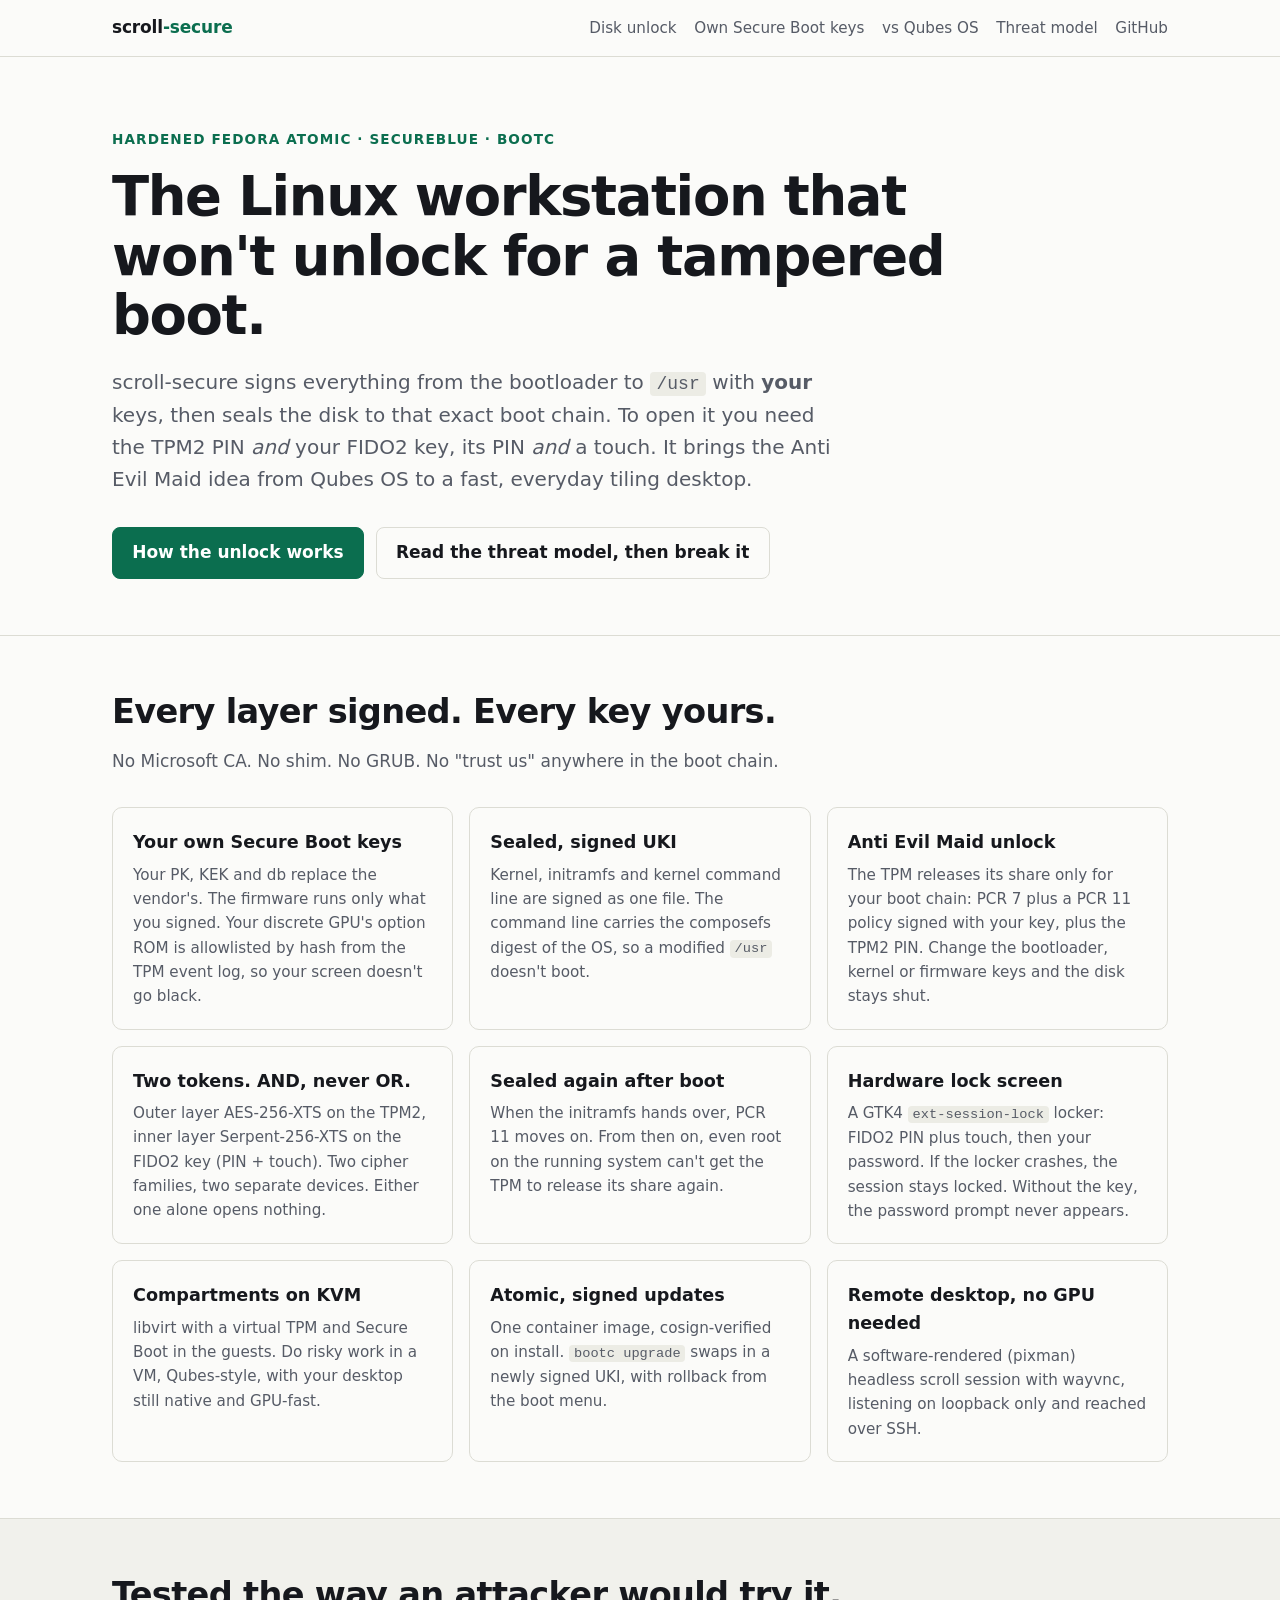
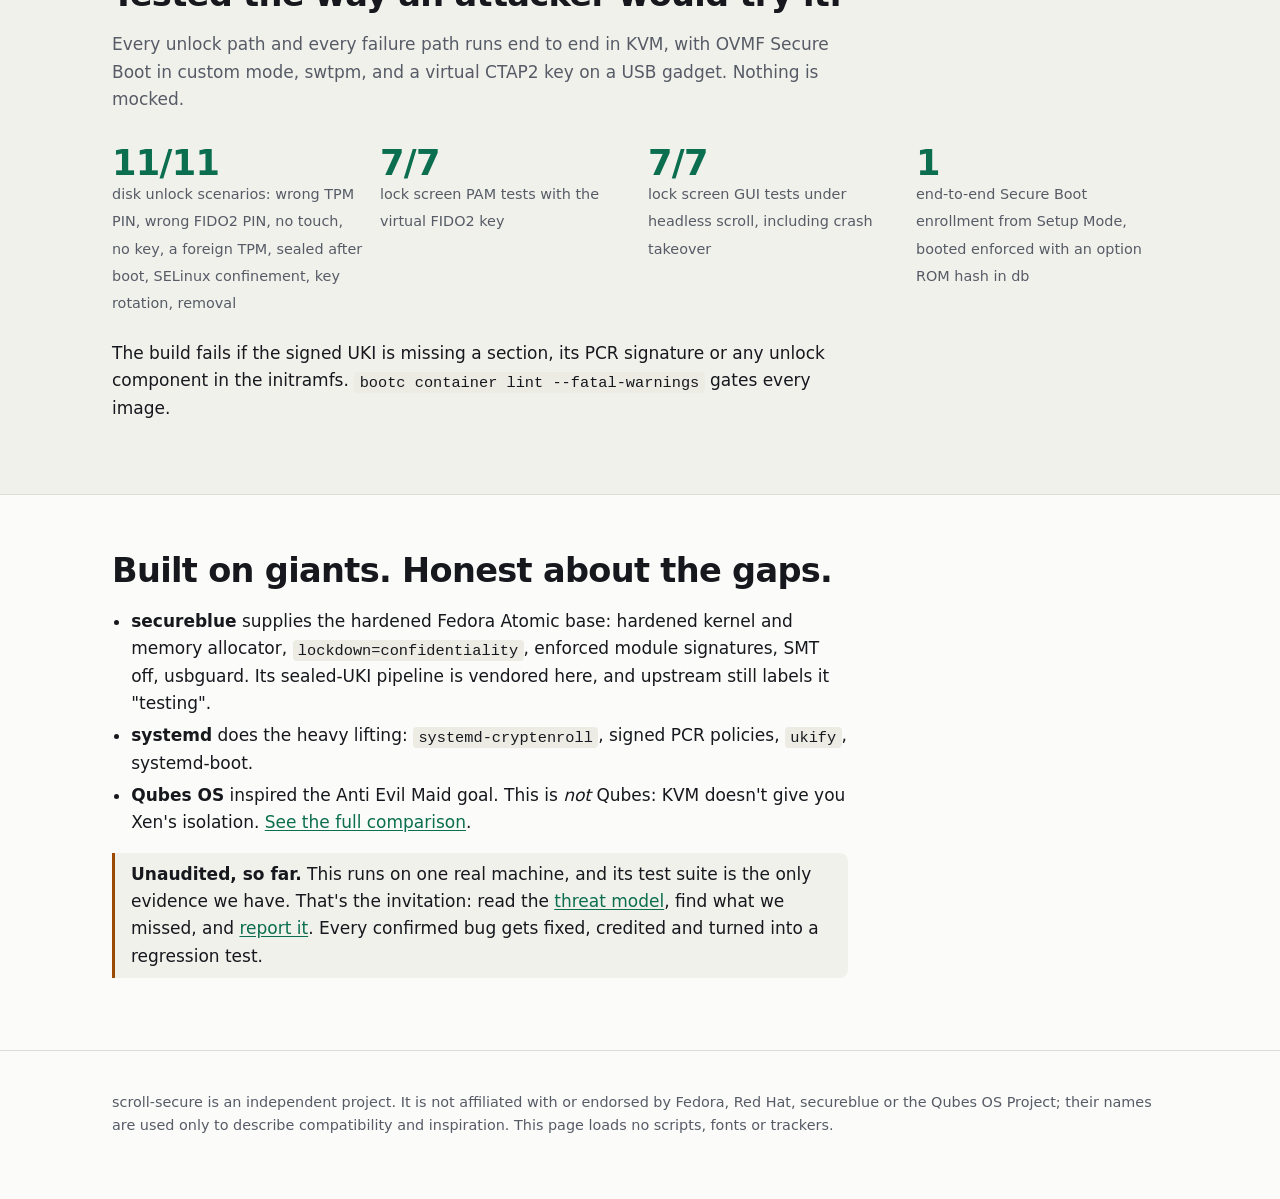
==== docs/index.html @ 8a431acf "docs: GitHub Pages site and SECURITY.md Static site in docs/ (no JS, fonts or trackers): landing pag" ====
<!doctype html>
<html lang="en">
<head>
<meta charset="utf-8">
<meta name="viewport" content="width=device-width, initial-scale=1">
<title>scroll-secure: Hardened Fedora with TPM2 + FIDO2 Disk Unlock and Your Own Secure Boot Keys</title>
<meta name="description" content="A hardened Fedora Atomic workstation (secureblue + bootc) whose disk unlocks only for an untampered boot chain: TPM2 PIN plus FIDO2 key PIN and touch. Your own Secure Boot keys, a signed UKI, Anti Evil Maid ideas from Qubes OS.">
<link rel="canonical" href="https://wildcommitter.github.io/fedora-secureblue-tpm-fido2/">
<meta property="og:type" content="website">
<meta property="og:site_name" content="scroll-secure">
<meta property="og:title" content="scroll-secure: a Linux workstation that won't unlock for a tampered boot">
<meta property="og:description" content="Own Secure Boot keys, a sealed signed UKI, and a disk that opens only with TPM2 PIN + FIDO2 PIN + touch. Qubes-inspired Anti Evil Maid, on Fedora Atomic.">
<meta property="og:url" content="https://wildcommitter.github.io/fedora-secureblue-tpm-fido2/">
<meta property="og:image" content="https://wildcommitter.github.io/fedora-secureblue-tpm-fido2/og.png">
<meta name="twitter:card" content="summary_large_image">
<link rel="icon" href="favicon.svg" type="image/svg+xml">
<link rel="stylesheet" href="style.css">
<script type="application/ld+json">
{
  "@context": "https://schema.org",
  "@type": "SoftwareSourceCode",
  "name": "scroll-secure",
  "description": "Hardened Fedora Atomic (secureblue, bootc) workstation image with own Secure Boot keys, a signed sealed UKI, TPM2 + FIDO2 LUKS unlock and a FIDO2 lock screen.",
  "codeRepository": "https://github.com/wildcommitter/fedora-secureblue-tpm-fido2",
  "programmingLanguage": ["Shell", "Python", "Go"],
  "runtimePlatform": "Fedora Atomic / secureblue (bootc)",
  "keywords": "secure boot custom keys, TPM2 FIDO2 LUKS unlock, anti evil maid, Qubes OS alternative, secureblue, bootc, unified kernel image, hardened Linux workstation"
}
</script>
</head>
<body>
<header class="site"><div class="wrap">
  <a class="brand" href="./">scroll<span>-secure</span></a>
  <nav class="site" aria-label="Main">
    <a href="tpm2-fido2-luks-unlock.html">Disk unlock</a>
    <a href="secure-boot-own-keys.html">Own Secure Boot keys</a>
    <a href="qubes-os-alternative.html">vs Qubes OS</a>
    <a href="threat-model.html">Threat model</a>
    <a href="https://github.com/wildcommitter/fedora-secureblue-tpm-fido2">GitHub</a>
  </nav>
</div></header>

<main>
<div class="hero"><div class="wrap">
  <p class="eyebrow">Hardened Fedora Atomic · secureblue · bootc</p>
  <h1>The Linux workstation that won't unlock for a tampered boot.</h1>
  <p class="lede">scroll-secure signs everything from the bootloader to <code>/usr</code> with <strong>your</strong> keys, then seals the disk to that exact boot chain. To open it you need the TPM2 PIN <em>and</em> your FIDO2 key, its PIN <em>and</em> a touch. It brings the Anti Evil Maid idea from Qubes OS to a fast, everyday tiling desktop.</p>
  <div class="cta">
    <a class="btn primary" href="tpm2-fido2-luks-unlock.html">How the unlock works</a>
    <a class="btn" href="threat-model.html">Read the threat model, then break it</a>
  </div>
</div></div>

<section><div class="wrap">
  <h2>Every layer signed. Every key yours.</h2>
  <p class="sub">No Microsoft CA. No shim. No GRUB. No "trust us" anywhere in the boot chain.</p>
  <div class="grid">
    <div class="card"><h3>Your own Secure Boot keys</h3><p>Your PK, KEK and db replace the vendor's. The firmware runs only what you signed. Your discrete GPU's option ROM is allowlisted by hash from the TPM event log, so your screen doesn't go black.</p></div>
    <div class="card"><h3>Sealed, signed UKI</h3><p>Kernel, initramfs and kernel command line are signed as one file. The command line carries the composefs digest of the OS, so a modified <code>/usr</code> doesn't boot.</p></div>
    <div class="card"><h3>Anti Evil Maid unlock</h3><p>The TPM releases its share only for your boot chain: PCR 7 plus a PCR 11 policy signed with your key, plus the TPM2 PIN. Change the bootloader, kernel or firmware keys and the disk stays shut.</p></div>
    <div class="card"><h3>Two tokens. AND, never OR.</h3><p>Outer layer AES-256-XTS on the TPM2, inner layer Serpent-256-XTS on the FIDO2 key (PIN + touch). Two cipher families, two separate devices. Either one alone opens nothing.</p></div>
    <div class="card"><h3>Sealed again after boot</h3><p>When the initramfs hands over, PCR 11 moves on. From then on, even root on the running system can't get the TPM to release its share again.</p></div>
    <div class="card"><h3>Hardware lock screen</h3><p>A GTK4 <code>ext-session-lock</code> locker: FIDO2 PIN plus touch, then your password. If the locker crashes, the session stays locked. Without the key, the password prompt never appears.</p></div>
    <div class="card"><h3>Compartments on KVM</h3><p>libvirt with a virtual TPM and Secure Boot in the guests. Do risky work in a VM, Qubes-style, with your desktop still native and GPU-fast.</p></div>
    <div class="card"><h3>Atomic, signed updates</h3><p>One container image, cosign-verified on install. <code>bootc upgrade</code> swaps in a newly signed UKI, with rollback from the boot menu.</p></div>
    <div class="card"><h3>Remote desktop, no GPU needed</h3><p>A software-rendered (pixman) headless scroll session with wayvnc, listening on loopback only and reached over SSH.</p></div>
  </div>
</div></section>

<section class="alt"><div class="wrap">
  <h2>Tested the way an attacker would try it.</h2>
  <p class="sub">Every unlock path and every failure path runs end to end in KVM, with OVMF Secure Boot in custom mode, swtpm, and a virtual CTAP2 key on a USB gadget. Nothing is mocked.</p>
  <div class="stats">
    <div class="stat"><b>11/11</b><span>disk unlock scenarios: wrong TPM PIN, wrong FIDO2 PIN, no touch, no key, a foreign TPM, sealed after boot, SELinux confinement, key rotation, removal</span></div>
    <div class="stat"><b>7/7</b><span>lock screen PAM tests with the virtual FIDO2 key</span></div>
    <div class="stat"><b>7/7</b><span>lock screen GUI tests under headless scroll, including crash takeover</span></div>
    <div class="stat"><b>1</b><span>end-to-end Secure Boot enrollment from Setup Mode, booted enforced with an option ROM hash in db</span></div>
  </div>
  <p>The build fails if the signed UKI is missing a section, its PCR signature or any unlock component in the initramfs. <code>bootc container lint --fatal-warnings</code> gates every image.</p>
</div></section>

<section><div class="wrap">
  <h2>Built on giants. Honest about the gaps.</h2>
  <ul class="tight">
    <li><strong>secureblue</strong> supplies the hardened Fedora Atomic base: hardened kernel and memory allocator, <code>lockdown=confidentiality</code>, enforced module signatures, SMT off, usbguard. Its sealed-UKI pipeline is vendored here, and upstream still labels it "testing".</li>
    <li><strong>systemd</strong> does the heavy lifting: <code>systemd-cryptenroll</code>, signed PCR policies, <code>ukify</code>, systemd-boot.</li>
    <li><strong>Qubes OS</strong> inspired the Anti Evil Maid goal. This is <em>not</em> Qubes: KVM doesn't give you Xen's isolation. <a href="qubes-os-alternative.html">See the full comparison</a>.</li>
  </ul>
  <p class="note"><strong>Unaudited, so far.</strong> This runs on one real machine, and its test suite is the only evidence we have. That's the invitation: read the <a href="threat-model.html">threat model</a>, find what we missed, and <a href="https://github.com/wildcommitter/fedora-secureblue-tpm-fido2/security">report it</a>. Every confirmed bug gets fixed, credited and turned into a regression test.</p>
</div></section>
</main>

<footer class="site"><div class="wrap">
  <p>scroll-secure is an independent project. It is not affiliated with or endorsed by Fedora, Red Hat, secureblue or the Qubes OS Project; their names are used only to describe compatibility and inspiration. This page loads no scripts, fonts or trackers.</p>
</div></footer>
</body>
</html>
---- docs/style.css ----
:root {
  --bg: #fbfbf9;
  --bg-alt: #f1f1ec;
  --fg: #16181d;
  --muted: #565b66;
  --line: #dcdcd4;
  --accent: #0b6e4f;
  --accent-fg: #ffffff;
  --code-bg: #ecece5;
  --warn: #9a4b00;
  --max: 68rem;
  color-scheme: light;
}
@media (prefers-color-scheme: dark) {
  :root {
    --bg: #0e1013;
    --bg-alt: #161a1f;
    --fg: #e8eaed;
    --muted: #a0a7b2;
    --line: #2a3038;
    --accent: #3ddc97;
    --accent-fg: #06130d;
    --code-bg: #1b2027;
    --warn: #f0a050;
    color-scheme: dark;
  }
}

* { box-sizing: border-box; }
html { -webkit-text-size-adjust: 100%; }
body {
  margin: 0;
  background: var(--bg);
  color: var(--fg);
  font: 17px/1.6 system-ui, -apple-system, "Segoe UI", Roboto, "Noto Sans", sans-serif;
}
a { color: var(--accent); text-underline-offset: 2px; }
code, pre, .mono { font-family: ui-monospace, "JetBrains Mono", "Cascadia Code", Menlo, Consolas, monospace; }
code { background: var(--code-bg); padding: .1em .35em; border-radius: 4px; font-size: .9em; }
pre { background: var(--code-bg); padding: 1rem; border-radius: 8px; overflow-x: auto; font-size: .88rem; line-height: 1.5; }
pre code { background: none; padding: 0; }

.wrap { max-width: var(--max); margin: 0 auto; padding: 0 16px; }

header.site { border-bottom: 1px solid var(--line); }
header.site .wrap { display: flex; flex-wrap: wrap; gap: .5rem 1.5rem; align-items: center; justify-content: space-between; padding-top: .9rem; padding-bottom: .9rem; }
.brand { font-weight: 700; color: var(--fg); text-decoration: none; letter-spacing: -.01em; }
.brand span { color: var(--accent); }
nav.site { display: flex; flex-wrap: wrap; gap: .25rem 1.1rem; font-size: .95rem; }
nav.site a { color: var(--muted); text-decoration: none; }
nav.site a:hover, nav.site a[aria-current="page"] { color: var(--fg); }

.hero { padding: 4.5rem 0 3.5rem; border-bottom: 1px solid var(--line); }
.eyebrow { font-size: .85rem; letter-spacing: .08em; text-transform: uppercase; color: var(--accent); font-weight: 600; margin: 0 0 1rem; }
h1 { font-size: clamp(2rem, 5.5vw, 3.4rem); line-height: 1.1; letter-spacing: -.025em; margin: 0 0 1.25rem; max-width: 22ch; }
.lede { font-size: clamp(1.05rem, 2.2vw, 1.25rem); color: var(--muted); max-width: 46rem; margin: 0 0 2rem; }
.cta { display: flex; flex-wrap: wrap; gap: .75rem; }
.btn { display: inline-block; padding: .7rem 1.2rem; border-radius: 8px; font-weight: 600; text-decoration: none; border: 1px solid var(--line); color: var(--fg); }
.btn.primary { background: var(--accent); color: var(--accent-fg); border-color: var(--accent); }

section { padding: 3.5rem 0; border-bottom: 1px solid var(--line); }
section.alt { background: var(--bg-alt); }
h2 { font-size: clamp(1.5rem, 3.5vw, 2.1rem); letter-spacing: -.02em; line-height: 1.2; margin: 0 0 1rem; }
h3 { font-size: 1.1rem; margin: 0 0 .4rem; }
p { margin: 0 0 1rem; max-width: 46rem; }
.sub { color: var(--muted); max-width: 46rem; margin-bottom: 2rem; }

.grid { display: grid; gap: 1rem; grid-template-columns: repeat(auto-fit, minmax(17rem, 1fr)); }
.card { border: 1px solid var(--line); border-radius: 10px; padding: 1.25rem; background: var(--bg); }
.card p { font-size: .95rem; color: var(--muted); margin: 0; }

.stats { display: grid; gap: 1rem; grid-template-columns: repeat(auto-fit, minmax(12rem, 1fr)); margin: 1.5rem 0; }
.stat b { display: block; font-size: 2.2rem; line-height: 1; color: var(--accent); letter-spacing: -.02em; }
.stat span { font-size: .9rem; color: var(--muted); }

ol.flow { counter-reset: s; list-style: none; padding: 0; margin: 0 0 1rem; display: grid; gap: .6rem; max-width: 46rem; }
ol.flow li { counter-increment: s; border: 1px solid var(--line); border-radius: 8px; padding: .75rem 1rem .75rem 3rem; position: relative; background: var(--bg); }
ol.flow li::before { content: counter(s); position: absolute; left: 1rem; top: .75rem; font-weight: 700; color: var(--accent); }

.table-wrap { overflow-x: auto; border: 1px solid var(--line); border-radius: 10px; }
table { border-collapse: collapse; width: 100%; min-width: 36rem; font-size: .95rem; }
th, td { text-align: left; vertical-align: top; padding: .7rem .9rem; border-bottom: 1px solid var(--line); }
th { background: var(--bg-alt); font-weight: 600; }
tr:last-child td { border-bottom: 0; }
.yes { color: var(--accent); font-weight: 600; }
.no { color: var(--warn); font-weight: 600; }

ul.tight { padding-left: 1.2rem; max-width: 46rem; }
ul.tight li { margin: .3rem 0; }
.note { border-left: 3px solid var(--warn); padding: .5rem 1rem; background: var(--bg-alt); border-radius: 0 8px 8px 0; max-width: 46rem; }

footer.site { padding: 2.5rem 0 3rem; color: var(--muted); font-size: .9rem; }
footer.site p { max-width: none; }

@media (max-width: 640px) {
  table { min-width: 0; font-size: .88rem; }
  th, td { padding: .55rem .6rem; }
  .hero { padding: 3rem 0 2.5rem; }
  section { padding: 2.5rem 0; }
}
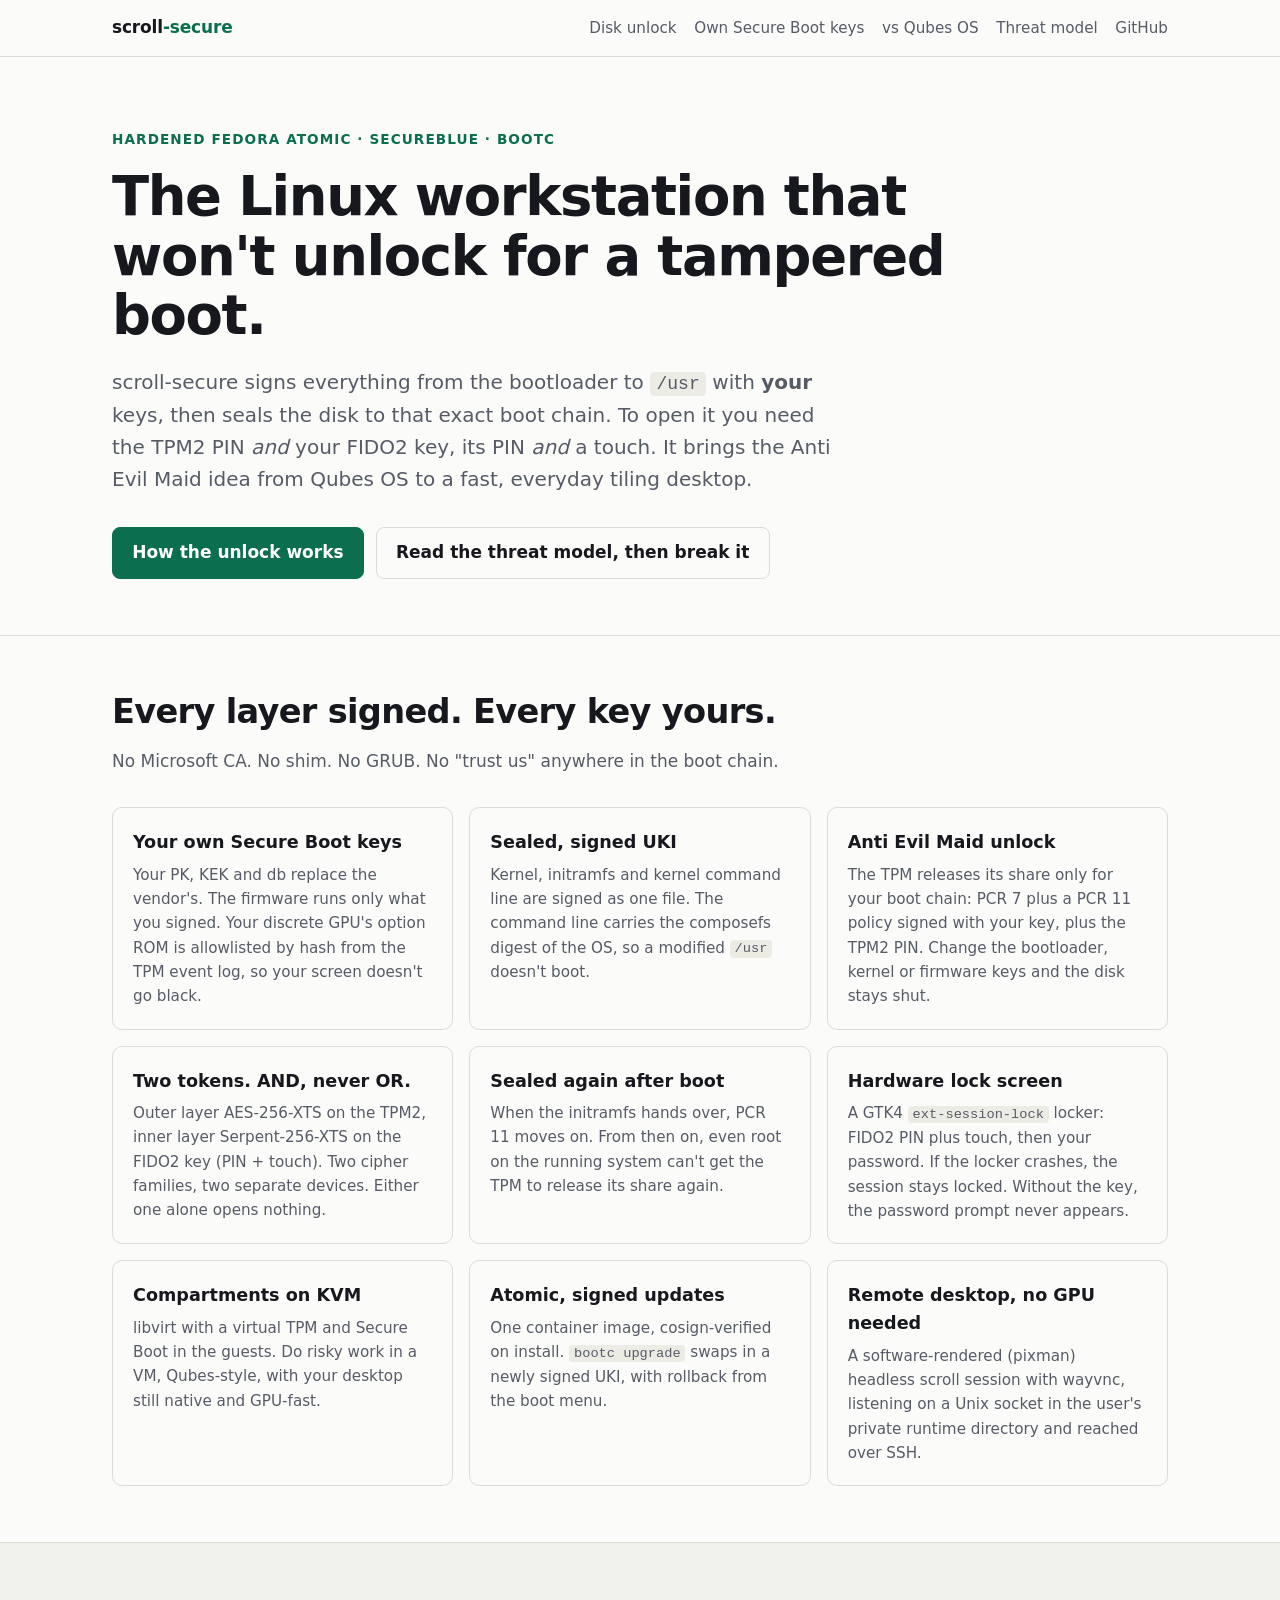
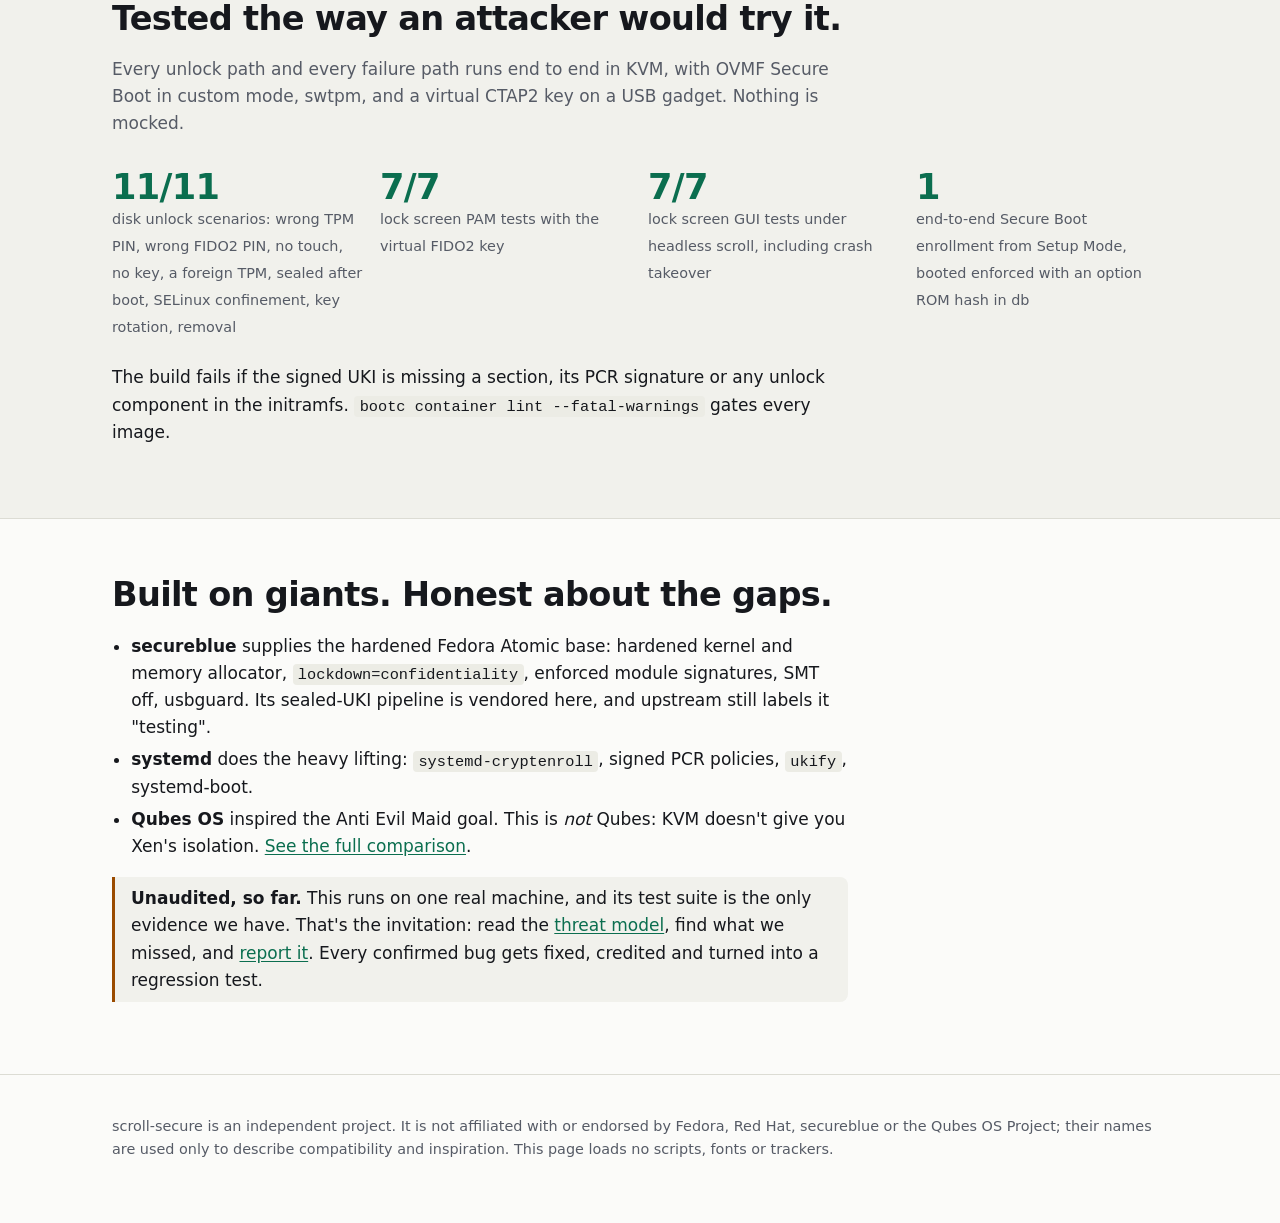
==== commit 41a9ac61: "image: build the hardened scroll fork; lock, VNC and session hardening Phase 1 of image integration " ====
--- a/docs/index.html
+++ b/docs/index.html
@@ -63,7 +63,7 @@
     <div class="card"><h3>Hardware lock screen</h3><p>A GTK4 <code>ext-session-lock</code> locker: FIDO2 PIN plus touch, then your password. If the locker crashes, the session stays locked. Without the key, the password prompt never appears.</p></div>
     <div class="card"><h3>Compartments on KVM</h3><p>libvirt with a virtual TPM and Secure Boot in the guests. Do risky work in a VM, Qubes-style, with your desktop still native and GPU-fast.</p></div>
     <div class="card"><h3>Atomic, signed updates</h3><p>One container image, cosign-verified on install. <code>bootc upgrade</code> swaps in a newly signed UKI, with rollback from the boot menu.</p></div>
-    <div class="card"><h3>Remote desktop, no GPU needed</h3><p>A software-rendered (pixman) headless scroll session with wayvnc, listening on loopback only and reached over SSH.</p></div>
+    <div class="card"><h3>Remote desktop, no GPU needed</h3><p>A software-rendered (pixman) headless scroll session with wayvnc, listening on a Unix socket in the user's private runtime directory and reached over SSH.</p></div>
   </div>
 </div></section>
 
